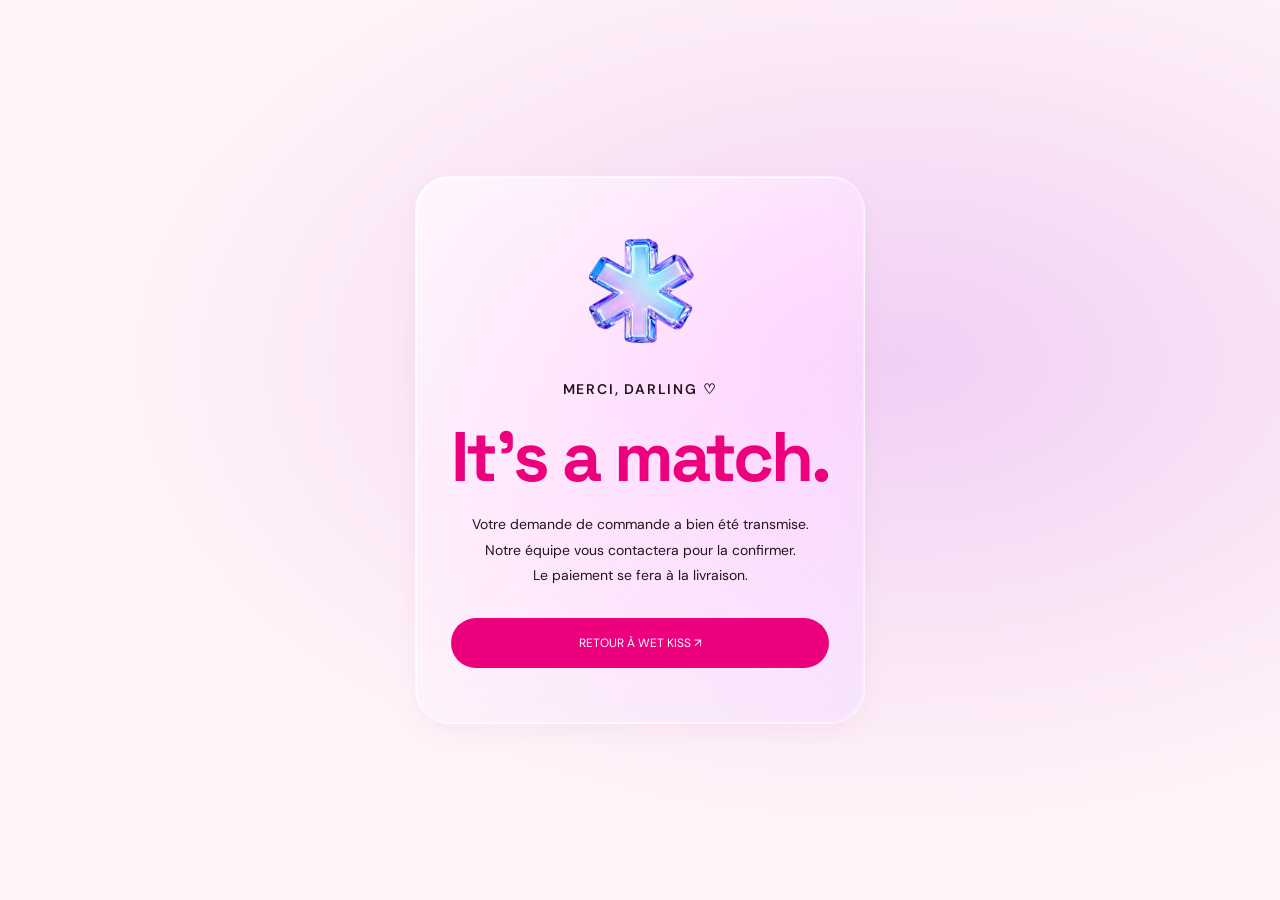
==== merci.html @ e5cb8507 "Create Darling Wet Kiss landing page" ====
<!doctype html><html lang="fr"><head><meta charset="utf-8"><meta name="viewport" content="width=device-width, initial-scale=1"><meta name="robots" content="noindex"><meta name="theme-color" content="#ed007d"><title>Merci, Darling — Commande reçue</title><link rel="icon" href="assets/darling-logo.png"><link rel="stylesheet" href="styles.css?v=1"><style>body{min-height:100svh;background:radial-gradient(ellipse at 70% 40%,#f1d0f5,transparent 60%),#fff3f8;display:grid;place-items:center;padding:24px}.thanks{max-width:560px;text-align:center;padding:55px 35px;border-radius:35px}.thanks>img{width:115px;margin:0 auto 30px}.thanks h1{font-size:clamp(42px,8vw,70px);letter-spacing:-3px;line-height:1;color:var(--pink);margin:20px 0}.thanks p{font-size:14px;line-height:1.8}.thanks a{display:block;margin-top:30px;background:var(--pink);color:white;padding:17px;border-radius:30px;font-size:12px}</style></head><body><main class="thanks glass"><img src="assets/darling-logo.png" alt="Logo Darling"><p class="eyebrow">MERCI, DARLING ♡</p><h1>It’s a match.</h1><p>Votre demande de commande a bien été transmise.<br>Notre équipe vous contactera pour la confirmer.</p><p>Le paiement se fera à la livraison.</p><a href="./">RETOUR À WET KISS ↗</a></main></body></html>
---- styles.css ----
@import url('https://fonts.googleapis.com/css2?family=DM+Sans:wght@400;500;600;700&family=Space+Grotesk:wght@400;500;600;700&display=swap');
:root{--pink:#ed007d;--paper:#fff6fa;--ink:#24141c;--line:#e8ccd9;--shade:#fdecdd}*{box-sizing:border-box}html{scroll-behavior:smooth;scroll-padding-top:105px}body{margin:0;background:var(--paper);color:var(--ink);font-family:'DM Sans',Arial,sans-serif}button,input,select{font:inherit}button,a,input,select{-webkit-tap-highlight-color:transparent}button,a{touch-action:manipulation}button{cursor:pointer}a{color:inherit;text-decoration:none}button:focus-visible,a:focus-visible,summary:focus-visible{outline:3px solid #614ce0;outline-offset:5px}input:focus,select:focus{outline:2px solid var(--pink);outline-offset:2px}img{max-width:100%;display:block}h1,h2,h3,p{margin:0}h1,h2,h3,.wordmark{font-family:'Space Grotesk',Arial,sans-serif}.skip{position:fixed;top:-70px;background:#fff;z-index:100;padding:15px}.skip:focus{top:0}.announcement{display:flex;justify-content:space-between;padding:10px 4%;background:var(--pink);color:#fff;font-size:10px;letter-spacing:1.6px;font-weight:700}.header{position:sticky;top:0;z-index:20;display:flex;align-items:center;justify-content:space-between;height:88px;padding:0 4%;border-bottom:1px solid #ffffffa0;background:#fff9fcde;backdrop-filter:blur(24px)}.wordmark{font-size:34px;font-weight:700;letter-spacing:-1.8px;display:inline-flex;align-items:center;gap:3px}.wordmark img{width:43px;height:43px;object-fit:contain}.header nav{display:flex;gap:32px;font-size:11px;font-weight:700;letter-spacing:1px}.header nav a:hover{color:var(--pink)}.glass{background:linear-gradient(135deg,#ffffff9e,#ffffff32 48%,#eadaff55);border:1px solid #fff9;box-shadow:inset 1px 1px 0 #fff,inset -1px -1px 2px #fff7,0 8px 24px #7918540c;backdrop-filter:blur(22px) saturate(150%);-webkit-backdrop-filter:blur(22px) saturate(150%)}.nav-order{border-radius:40px;padding:15px 22px;font-size:11px;font-weight:700;display:flex;gap:28px}.nav-order span{font-size:18px;line-height:12px}.product{display:grid;grid-template-columns:1fr 1fr;max-width:1600px;margin:auto}.gallery{padding:28px 0 28px 28px;align-self:start;position:sticky;top:88px}.hero-photo{position:relative;overflow:hidden;border-radius:5px 5px 110px 5px;background:#e9d0d7;aspect-ratio:4/4.7}.hero-photo>img:first-child{width:100%;height:100%;object-fit:cover}.photo-label{position:absolute;left:25px;top:25px;padding:15px 21px;border-radius:50px;font-size:11px;font-weight:600;letter-spacing:1px;color:#fff;line-height:1.4;background:#fff2}.floating-star{position:absolute;right:-14px;bottom:85px;width:165px;filter:drop-shadow(0 12px 25px #392cc34a);animation:float 7s ease-in-out infinite;pointer-events:none}.gallery-bottom{position:absolute;bottom:25px;left:25px;right:42px;display:flex;justify-content:space-between;align-items:center}.photo-counter{font-size:11px;letter-spacing:2px;color:#fff;padding:15px;border-radius:30px}.arrows{display:flex;gap:9px}.arrows button{width:46px;height:46px;border-radius:50%;color:#fff;font-size:22px}.thumbs{display:flex;gap:12px;margin:17px 0;align-items:center}.thumb{padding:0;border:2px solid transparent;border-radius:14px;overflow:hidden;width:65px;height:65px;background:transparent}.thumb.active{border-color:var(--pink);padding:3px}.thumb img{width:100%;height:100%;object-fit:cover;border-radius:9px}.thumbs>span{font-size:10px;letter-spacing:1.5px;margin-left:auto;margin-right:10px;line-height:1.5;color:#7a5d6c}.product-info{padding:44px clamp(26px,4vw,72px) 45px;background:radial-gradient(ellipse at 95% 30%,#f6d3edaa,transparent 50%)}.eyebrow{font-size:10px;letter-spacing:1.8px;font-weight:600}.title-line{position:relative;margin:24px 0}.title-line h1{font-size:clamp(76px,8.8vw,142px);letter-spacing:-.075em;line-height:.8;font-weight:700}.title-line h1>span{color:var(--pink)}.title-line sup{font-size:.43em;vertical-align:top;display:inline-block;margin-left:14px;margin-top:10px;color:var(--pink)}.vertical-note{position:absolute;right:0;top:15px;writing-mode:vertical-rl;font-size:9px;letter-spacing:2px}.intro{display:flex;align-items:center;justify-content:space-between;gap:20px;margin:28px 0 14px}.intro>p{font-size:18px;line-height:1.4}.price{font-family:'Space Grotesk',sans-serif;font-size:28px;font-weight:600;white-space:nowrap}.price span{font-size:13px}.description{font-size:13px;line-height:1.8;color:#725461;max-width:420px}.shade-heading{display:flex;align-items:center;justify-content:space-between;font-size:10px;letter-spacing:1px;margin:26px 0 15px}.shade-heading strong{color:var(--pink);font-size:14px}.swatches{display:flex;gap:12px}.swatch{border:1px solid transparent;background:transparent;padding:5px 6px 7px;border-radius:35px;display:flex;flex-direction:column;align-items:center;gap:8px;min-width:52px;font-size:10px}.swatch i{width:40px;height:40px;border-radius:50%;display:block;background:radial-gradient(circle at 30% 20%,#ffffffb3,transparent 55%),var(--shade);box-shadow:inset 0 0 0 1px #0001,inset 0 -3px 5px #0001}.swatch.active{border-color:var(--pink);background:#fff8}.perks{display:flex;gap:20px;flex-wrap:wrap;font-size:9px;letter-spacing:.5px;margin:22px 0}.order{border-radius:25px;padding:25px;margin-top:24px;background:linear-gradient(120deg,#fff9,#fff4),radial-gradient(ellipse at 100% 0,#ded5ff55,transparent 65%);box-shadow:inset 0 1px 1px #fff,0 15px 45px #9f3d6810}.order-heading{display:flex;justify-content:space-between;align-items:center;margin-bottom:23px}.order-heading .eyebrow{font-size:8px;letter-spacing:1.2px}.order h2{font-size:30px;letter-spacing:-1px;margin-top:6px}.order-star{color:var(--pink);font-size:44px}.form-grid{display:grid;grid-template-columns:1fr 1fr;gap:15px 12px}.order label{display:block;font-size:10px;font-weight:600;min-width:0}.order input:not([type=radio]):not([type=checkbox]),.order select{display:block;width:100%;min-width:0;margin-top:7px;height:45px;border:1px solid #ead3df;border-radius:11px;background:#fff9;padding:0 11px;color:var(--ink);font-size:12px}.order input::placeholder{color:#9b7f8d}.delivery{border:0;padding:0;margin:19px 0;display:flex;gap:9px;min-width:0}.delivery legend{font-size:10px;font-weight:600;margin-bottom:8px}.delivery label{display:flex;align-items:center;gap:6px;background:#fff7;border:1px solid var(--line);padding:11px 8px;border-radius:12px;flex:1;cursor:pointer}.delivery label:has(input:checked){border-color:var(--pink);background:#fff}.delivery input{accent-color:var(--pink);margin:0}.delivery small{display:block;font-size:8px;font-weight:400;color:#8a6c7a;margin-top:4px}.quantity-row{display:flex;align-items:center;justify-content:space-between;margin:16px 0;font-size:11px}.quantity{display:flex;align-items:center;border:1px solid var(--line);border-radius:30px;background:#fff6;overflow:hidden}.quantity button{background:transparent;border:0;width:35px;height:32px;font-size:18px}.quantity output{width:25px;text-align:center;font-size:12px}.quantity button:disabled{opacity:.35;cursor:default}.totals{border-top:1px solid var(--line);padding-top:14px;display:grid;gap:10px;font-size:10px}.totals>span,.totals>strong{display:flex;justify-content:space-between;gap:10px}.totals>strong{font-size:15px}.submit{width:100%;border:0;border-radius:14px;padding:18px 15px;margin-top:18px;background:var(--pink);color:white;display:flex;align-items:center;justify-content:space-between;font-size:10px;font-weight:700;letter-spacing:.7px;box-shadow:inset 0 2px 1px #ffffff6b,0 5px 15px #d9017a24}.submit:hover{background:#cf006b}.submit:disabled{opacity:.6;cursor:wait}.submit>span:last-child{font-size:22px;line-height:10px}.payment-note{text-align:center;font-size:9px;margin-top:13px}.privacy-note{text-align:center;font-size:8px;color:#896b79;line-height:1.5;margin-top:9px}#status{margin-top:12px;font-size:12px;line-height:1.5;color:#a11836}.honeypot{display:none!important}[hidden]{display:none!important}.marquee{overflow:hidden;background:var(--pink);padding:22px 0;color:#fff}.marquee span{display:block;white-space:nowrap;font-size:clamp(26px,4.5vw,68px);font-family:'Space Grotesk',sans-serif;letter-spacing:-2px;animation:marquee 28s linear infinite}.film-section{padding:80px 5% 65px;max-width:1600px;margin:auto}.section-heading{display:grid;grid-template-columns:1fr 1.7fr 1fr;align-items:end;margin-bottom:35px;gap:20px}.section-heading h2{font-size:clamp(38px,5.8vw,82px);line-height:.95;letter-spacing:-3px}.section-heading h2 span{color:var(--pink)}.section-heading>p:last-child{font-size:13px;line-height:1.8}.film-frame{position:relative;border-radius:28px;overflow:hidden;background:#f7ccdd;aspect-ratio:16/8}.product-video{width:100%;height:100%;object-fit:cover;display:block}.video-caption{position:absolute;top:22px;left:22px;border-radius:30px;padding:14px 20px;font-size:10px;letter-spacing:1px;pointer-events:none}.benefits{display:grid;grid-template-columns:repeat(3,1fr);margin-top:30px}.benefits>div{padding:15px 35px;border-right:1px solid var(--line)}.benefits>div:first-child{padding-left:0}.benefits>div:last-child{border:0}.benefits span{font-size:10px;color:var(--pink)}.benefits h3{font-size:20px;margin:10px 0}.benefits p{font-size:12px;line-height:1.8;color:#725461;max-width:290px}.editorial{display:grid;grid-template-columns:1fr 1fr;background:#f5dce8}.editorial-image img{width:100%;height:100%;object-fit:cover}.editorial-copy{position:relative;padding:12% 13%;overflow:hidden}.editorial h2{font-size:clamp(44px,5.8vw,88px);line-height:1;letter-spacing:-4px;margin:38px 0 25px}.editorial h2 em,.ritual em{font-style:normal;color:var(--pink)}.editorial-copy>p:not(.eyebrow){font-size:14px;line-height:1.9;max-width:310px}.text-link{display:inline-flex;gap:35px;padding:20px 0 10px;border-bottom:1px solid;margin-top:15px;font-size:10px;letter-spacing:1px;font-weight:700;position:relative;z-index:1}.editorial-star{position:absolute;width:190px;bottom:-45px;right:-35px;transform:rotate(15deg);opacity:.8}.ritual{display:grid;grid-template-columns:1fr 1.2fr;padding:80px 5%;gap:7%;max-width:1500px;margin:auto;align-items:center}.ritual h2{font-size:clamp(50px,6.3vw,90px);line-height:.9;letter-spacing:-4px;margin:30px 0}.ritual ol{padding-left:21px;max-width:340px}.ritual li{padding-left:8px;margin-bottom:15px;font-size:13px}.ritual li::marker{color:var(--pink)}.ritual li p{font-size:12px;line-height:1.8;margin-top:6px;color:#725461}.tip{max-width:340px;font-size:10px;line-height:1.7;color:#856774;border-top:1px solid var(--line);padding-top:15px}.ritual-video{height:620px;overflow:hidden;border-radius:150px 150px 20px 20px;background:#f7d3e3}.details{max-width:900px;margin:0 auto 80px;padding:0 5%}.details details{border-bottom:1px solid var(--line)}summary{list-style:none;cursor:pointer;padding:24px 0;font-size:16px;display:flex;justify-content:space-between}summary::-webkit-details-marker{display:none}summary span{color:var(--pink);font-size:24px}details[open] summary span{transform:rotate(45deg)}details p{font-size:12px;line-height:1.9;padding-bottom:24px;color:#725461}.last-call{position:relative;overflow:hidden;display:flex;flex-direction:column;align-items:center;gap:25px;text-align:center;padding:70px 20px;background:radial-gradient(ellipse at 75% 30%,#ff8ed2aa,transparent 50%),var(--pink);color:white}.last-call>img{width:100px;animation:float 7s ease-in-out infinite}.last-call h2{font-size:clamp(45px,7vw,95px);line-height:.95;letter-spacing:-3px}.last-call a{border-radius:40px;padding:19px 28px;font-size:11px;letter-spacing:1px;display:flex;gap:70px;background:#fff2}footer{display:flex;justify-content:space-between;align-items:center;padding:40px 5%;gap:25px;background:#fff9fc}footer>span{font-size:12px}footer small{font-size:10px;color:#795d6b}.mobile-buy{display:none}@keyframes float{0%,100%{transform:translateY(0) rotate(-8deg)}50%{transform:translateY(-13px) rotate(7deg)}}@keyframes marquee{to{transform:translateX(-35%)}}
@media(min-width:1500px){.hero-photo{aspect-ratio:4/4.1}}@media(max-width:1000px){.header nav{gap:16px;font-size:9px}.product-info{padding:30px 25px}.gallery{padding:20px 0 20px 20px}.order{padding:20px}.intro{gap:10px}.intro>p{font-size:16px}.price{font-size:24px}.perks{gap:10px}.section-heading{grid-template-columns:1fr 2fr}.section-heading>p:last-child{grid-column:2}.ritual-video{height:520px}.editorial-copy{padding:12% 10%}}@media(max-width:700px){html{scroll-padding-top:80px}.announcement{justify-content:center;font-size:8px;padding:9px 10px;letter-spacing:1px}.announcement>span:first-child{display:none}.header{height:72px;padding:0 20px}.wordmark{font-size:28px}.wordmark img{width:35px;height:35px}.header nav{display:none}.nav-order{font-size:9px;padding:12px 15px;gap:16px}.product{display:flex;flex-direction:column}.gallery{position:relative;top:auto;padding:12px 12px 0;width:100%}.hero-photo{aspect-ratio:1/1.05;border-radius:5px 5px 70px 5px}.photo-label{left:17px;top:17px;font-size:8px;padding:11px 15px}.floating-star{width:110px;bottom:67px}.gallery-bottom{left:17px;right:30px;bottom:17px}.arrows button{width:38px;height:38px;font-size:19px}.photo-counter{font-size:9px;padding:12px}.thumbs{margin:12px 7px;gap:8px}.thumb{width:52px;height:52px}.thumbs>span{font-size:8px}.product-info{padding:25px 23px 35px}.title-line{margin:24px 0}.title-line h1{font-size:112px}.vertical-note{right:5px}.intro{margin-top:24px}.intro>p{font-size:18px}.price{font-size:29px}.description{font-size:13px}.swatches{gap:14px}.swatch{min-width:50px}.swatch i{width:42px;height:42px}.perks{justify-content:space-between;font-size:8px;margin:20px 0}.order{margin:20px -6px 0;padding:23px 18px;border-radius:22px}.order input:not([type=radio]):not([type=checkbox]),.order select{font-size:16px;height:49px}.form-grid{gap:15px 10px}.form-grid label{font-size:10px}.form-grid input::placeholder{font-size:12px}.form-grid select{font-size:12px!important}.delivery label{padding:12px 8px}.submit{font-size:10px;padding:20px 15px;min-height:56px}.payment-note{font-size:10px}.privacy-note{font-size:9px}.marquee{padding:17px 0}.marquee span{font-size:36px;letter-spacing:-1px}.film-section{padding:45px 20px}.section-heading{display:block;margin-bottom:25px}.section-heading h2{font-size:53px;letter-spacing:-2.5px;margin:20px 0}.section-heading>p:last-child{font-size:12px}.film-frame{aspect-ratio:4/5;border-radius:20px}.video-caption{font-size:8px;top:15px;left:12px;padding:11px 14px}.benefits{display:block;margin-top:20px}.benefits>div,.benefits>div:first-child{padding:19px 0;border:0;border-bottom:1px solid var(--line)}.benefits h3{display:inline-block;font-size:19px;margin:0 0 10px 14px}.benefits p{max-width:none;margin-left:29px}.editorial{display:flex;flex-direction:column}.editorial-image{aspect-ratio:1/1}.editorial-copy{padding:40px 28px 55px}.editorial h2{font-size:62px;letter-spacing:-3px;margin:26px 0 22px}.editorial-copy>p:not(.eyebrow){max-width:260px}.editorial-star{width:145px;bottom:10px;right:-45px}.ritual{display:flex;flex-direction:column-reverse;padding:45px 20px;gap:32px}.ritual-video{height:auto;aspect-ratio:4/5;width:100%;border-radius:100px 100px 15px 15px}.ritual-copy{width:100%;padding:0 8px}.ritual h2{font-size:72px;margin:25px 0}.ritual ol,.tip{max-width:none}.details{margin-bottom:45px;padding:0 28px}summary{font-size:14px;padding:19px 0}.last-call{padding:45px 20px}.last-call h2{font-size:48px;letter-spacing:-2px}.last-call>img{width:80px;height:80px}.last-call a{gap:55px}footer{padding:30px 23px 115px;flex-wrap:wrap;gap:18px}footer>span{order:3;width:100%;font-size:11px}.mobile-buy{position:fixed;bottom:12px;left:12px;right:12px;z-index:30;display:flex;align-items:center;justify-content:space-between;padding:10px 10px 10px 18px;border-radius:23px;background:#fff9;box-shadow:0 5px 35px #42172a26,inset 0 1px 0 #fff}.mobile-buy>div{display:flex;flex-direction:column;gap:4px;font-size:12px}.mobile-buy>div>span{font-size:10px}.mobile-buy a{background:var(--pink);color:#fff;border-radius:15px;font-size:10px;font-weight:700;padding:17px 22px}.mobile-buy.in-form{transform:translateY(150%)}.mobile-buy{transition:transform .25s}}@media(max-width:360px){.product-info{padding-left:18px;padding-right:18px}.form-grid{grid-template-columns:1fr}.title-line h1{font-size:95px}.swatches{gap:8px}.delivery{flex-direction:column}.price{font-size:25px}}@media(prefers-reduced-motion:reduce){html{scroll-behavior:auto}*,*:before,*:after{animation:none!important;transition:none!important}}
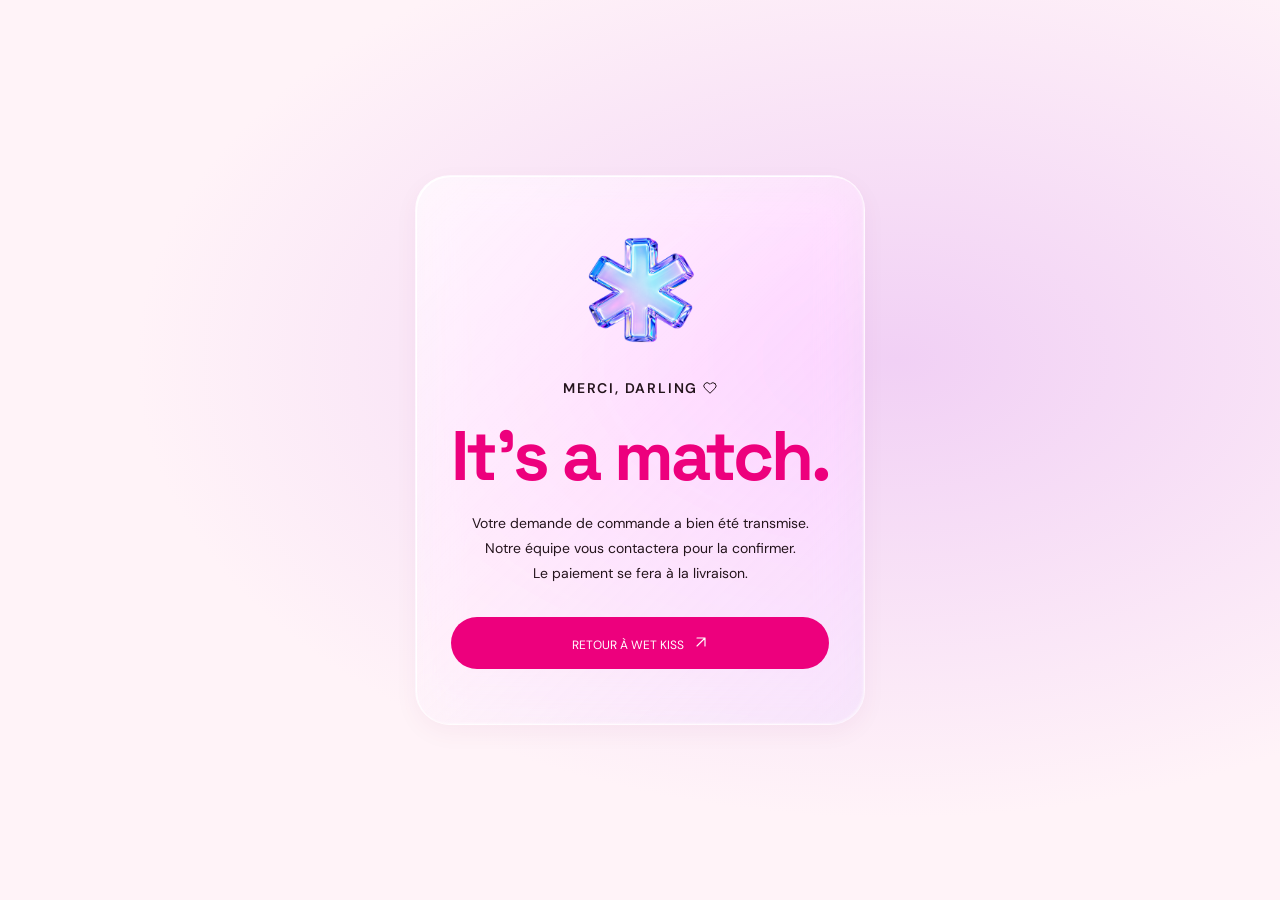
==== commit f7362db8: "Replace decorative glyphs and arrows with consistent SVG icons" ====
--- a/merci.html
+++ b/merci.html
@@ -1 +1 @@
-<!doctype html><html lang="fr"><head><meta charset="utf-8"><meta name="viewport" content="width=device-width, initial-scale=1"><meta name="robots" content="noindex"><meta name="theme-color" content="#ed007d"><title>Merci, Darling — Commande reçue</title><link rel="icon" href="assets/darling-logo.png"><link rel="stylesheet" href="styles.css?v=1"><style>body{min-height:100svh;background:radial-gradient(ellipse at 70% 40%,#f1d0f5,transparent 60%),#fff3f8;display:grid;place-items:center;padding:24px}.thanks{max-width:560px;text-align:center;padding:55px 35px;border-radius:35px}.thanks>img{width:115px;margin:0 auto 30px}.thanks h1{font-size:clamp(42px,8vw,70px);letter-spacing:-3px;line-height:1;color:var(--pink);margin:20px 0}.thanks p{font-size:14px;line-height:1.8}.thanks a{display:block;margin-top:30px;background:var(--pink);color:white;padding:17px;border-radius:30px;font-size:12px}</style></head><body><main class="thanks glass"><img src="assets/darling-logo.png" alt="Logo Darling"><p class="eyebrow">MERCI, DARLING ♡</p><h1>It’s a match.</h1><p>Votre demande de commande a bien été transmise.<br>Notre équipe vous contactera pour la confirmer.</p><p>Le paiement se fera à la livraison.</p><a href="./">RETOUR À WET KISS ↗</a></main></body></html>
+<!doctype html><html lang="fr"><head><meta charset="utf-8"><meta name="viewport" content="width=device-width, initial-scale=1"><meta name="robots" content="noindex"><meta name="theme-color" content="#ed007d"><title>Merci, Darling — Commande reçue</title><link rel="icon" href="assets/darling-logo.png"><link rel="stylesheet" href="styles.css?v=3"><style>body{min-height:100svh;background:radial-gradient(ellipse at 70% 40%,#f1d0f5,transparent 60%),#fff3f8;display:grid;place-items:center;padding:24px}.thanks{max-width:560px;text-align:center;padding:55px 35px;border-radius:35px}.thanks>img{width:115px;margin:0 auto 30px}.thanks h1{font-size:clamp(42px,8vw,70px);letter-spacing:-3px;line-height:1;color:var(--pink);margin:20px 0}.thanks p{font-size:14px;line-height:1.8}.thanks a{display:block;margin-top:30px;background:var(--pink);color:white;padding:17px;border-radius:30px;font-size:12px}</style></head><body><main class="thanks glass"><img src="assets/darling-logo.png" alt="Logo Darling"><p class="eyebrow">MERCI, DARLING <svg class="icon icon-heart" viewBox="0 0 24 24" fill="none" stroke="currentColor" stroke-width="1.7" stroke-linecap="round" stroke-linejoin="round" aria-hidden="true" focusable="false"><path d="M20.8 4.6a5.5 5.5 0 0 0-7.8 0L12 5.7l-1.1-1.1a5.5 5.5 0 0 0-7.8 7.8L12 21l8.8-8.6a5.5 5.5 0 0 0 0-7.8Z"/></svg></p><h1>It’s a match.</h1><p>Votre demande de commande a bien été transmise.<br>Notre équipe vous contactera pour la confirmer.</p><p>Le paiement se fera à la livraison.</p><a href="./">RETOUR À WET KISS <svg class="icon icon-arrow" viewBox="0 0 24 24" fill="none" stroke="currentColor" stroke-width="1.7" stroke-linecap="round" stroke-linejoin="round" aria-hidden="true" focusable="false"><path d="M6 18 18 6M6 6h12v12"/></svg></a></main></body></html>
--- a/styles.css
+++ b/styles.css
@@ -1,3 +1,10 @@
 @import url('https://fonts.googleapis.com/css2?family=DM+Sans:wght@400;500;600;700&family=Space+Grotesk:wght@400;500;600;700&display=swap');
 :root{--pink:#ed007d;--paper:#fff6fa;--ink:#24141c;--line:#e8ccd9;--shade:#fdecdd}*{box-sizing:border-box}html{scroll-behavior:smooth;scroll-padding-top:105px}body{margin:0;background:var(--paper);color:var(--ink);font-family:'DM Sans',Arial,sans-serif}button,input,select{font:inherit}button,a,input,select{-webkit-tap-highlight-color:transparent}button,a{touch-action:manipulation}button{cursor:pointer}a{color:inherit;text-decoration:none}button:focus-visible,a:focus-visible,summary:focus-visible{outline:3px solid #614ce0;outline-offset:5px}input:focus,select:focus{outline:2px solid var(--pink);outline-offset:2px}img{max-width:100%;display:block}h1,h2,h3,p{margin:0}h1,h2,h3,.wordmark{font-family:'Space Grotesk',Arial,sans-serif}.skip{position:fixed;top:-70px;background:#fff;z-index:100;padding:15px}.skip:focus{top:0}.announcement{display:flex;justify-content:space-between;padding:10px 4%;background:var(--pink);color:#fff;font-size:10px;letter-spacing:1.6px;font-weight:700}.header{position:sticky;top:0;z-index:20;display:flex;align-items:center;justify-content:space-between;height:88px;padding:0 4%;border-bottom:1px solid #ffffffa0;background:#fff9fcde;backdrop-filter:blur(24px)}.wordmark{font-size:34px;font-weight:700;letter-spacing:-1.8px;display:inline-flex;align-items:center;gap:3px}.wordmark img{width:43px;height:43px;object-fit:contain}.header nav{display:flex;gap:32px;font-size:11px;font-weight:700;letter-spacing:1px}.header nav a:hover{color:var(--pink)}.glass{background:linear-gradient(135deg,#ffffff9e,#ffffff32 48%,#eadaff55);border:1px solid #fff9;box-shadow:inset 1px 1px 0 #fff,inset -1px -1px 2px #fff7,0 8px 24px #7918540c;backdrop-filter:blur(22px) saturate(150%);-webkit-backdrop-filter:blur(22px) saturate(150%)}.nav-order{border-radius:40px;padding:15px 22px;font-size:11px;font-weight:700;display:flex;gap:28px}.nav-order span{font-size:18px;line-height:12px}.product{display:grid;grid-template-columns:1fr 1fr;max-width:1600px;margin:auto}.gallery{padding:28px 0 28px 28px;align-self:start;position:sticky;top:88px}.hero-photo{position:relative;overflow:hidden;border-radius:5px 5px 110px 5px;background:#e9d0d7;aspect-ratio:4/4.7}.hero-photo>img:first-child{width:100%;height:100%;object-fit:cover}.photo-label{position:absolute;left:25px;top:25px;padding:15px 21px;border-radius:50px;font-size:11px;font-weight:600;letter-spacing:1px;color:#fff;line-height:1.4;background:#fff2}.floating-star{position:absolute;right:-14px;bottom:85px;width:165px;filter:drop-shadow(0 12px 25px #392cc34a);animation:float 7s ease-in-out infinite;pointer-events:none}.gallery-bottom{position:absolute;bottom:25px;left:25px;right:42px;display:flex;justify-content:space-between;align-items:center}.photo-counter{font-size:11px;letter-spacing:2px;color:#fff;padding:15px;border-radius:30px}.arrows{display:flex;gap:9px}.arrows button{width:46px;height:46px;border-radius:50%;color:#fff;font-size:22px}.thumbs{display:flex;gap:12px;margin:17px 0;align-items:center}.thumb{padding:0;border:2px solid transparent;border-radius:14px;overflow:hidden;width:65px;height:65px;background:transparent}.thumb.active{border-color:var(--pink);padding:3px}.thumb img{width:100%;height:100%;object-fit:cover;border-radius:9px}.thumbs>span{font-size:10px;letter-spacing:1.5px;margin-left:auto;margin-right:10px;line-height:1.5;color:#7a5d6c}.product-info{padding:44px clamp(26px,4vw,72px) 45px;background:radial-gradient(ellipse at 95% 30%,#f6d3edaa,transparent 50%)}.eyebrow{font-size:10px;letter-spacing:1.8px;font-weight:600}.title-line{position:relative;margin:24px 0}.title-line h1{font-size:clamp(76px,8.8vw,142px);letter-spacing:-.075em;line-height:.8;font-weight:700}.title-line h1>span{color:var(--pink)}.title-line sup{font-size:.43em;vertical-align:top;display:inline-block;margin-left:14px;margin-top:10px;color:var(--pink)}.vertical-note{position:absolute;right:0;top:15px;writing-mode:vertical-rl;font-size:9px;letter-spacing:2px}.intro{display:flex;align-items:center;justify-content:space-between;gap:20px;margin:28px 0 14px}.intro>p{font-size:18px;line-height:1.4}.price{font-family:'Space Grotesk',sans-serif;font-size:28px;font-weight:600;white-space:nowrap}.price span{font-size:13px}.description{font-size:13px;line-height:1.8;color:#725461;max-width:420px}.shade-heading{display:flex;align-items:center;justify-content:space-between;font-size:10px;letter-spacing:1px;margin:26px 0 15px}.shade-heading strong{color:var(--pink);font-size:14px}.swatches{display:flex;gap:12px}.swatch{border:1px solid transparent;background:transparent;padding:5px 6px 7px;border-radius:35px;display:flex;flex-direction:column;align-items:center;gap:8px;min-width:52px;font-size:10px}.swatch i{width:40px;height:40px;border-radius:50%;display:block;background:radial-gradient(circle at 30% 20%,#ffffffb3,transparent 55%),var(--shade);box-shadow:inset 0 0 0 1px #0001,inset 0 -3px 5px #0001}.swatch.active{border-color:var(--pink);background:#fff8}.perks{display:flex;gap:20px;flex-wrap:wrap;font-size:9px;letter-spacing:.5px;margin:22px 0}.order{border-radius:25px;padding:25px;margin-top:24px;background:linear-gradient(120deg,#fff9,#fff4),radial-gradient(ellipse at 100% 0,#ded5ff55,transparent 65%);box-shadow:inset 0 1px 1px #fff,0 15px 45px #9f3d6810}.order-heading{display:flex;justify-content:space-between;align-items:center;margin-bottom:23px}.order-heading .eyebrow{font-size:8px;letter-spacing:1.2px}.order h2{font-size:30px;letter-spacing:-1px;margin-top:6px}.order-star{color:var(--pink);font-size:44px}.form-grid{display:grid;grid-template-columns:1fr 1fr;gap:15px 12px}.order label{display:block;font-size:10px;font-weight:600;min-width:0}.order input:not([type=radio]):not([type=checkbox]),.order select{display:block;width:100%;min-width:0;margin-top:7px;height:45px;border:1px solid #ead3df;border-radius:11px;background:#fff9;padding:0 11px;color:var(--ink);font-size:12px}.order input::placeholder{color:#9b7f8d}.delivery{border:0;padding:0;margin:19px 0;display:flex;gap:9px;min-width:0}.delivery legend{font-size:10px;font-weight:600;margin-bottom:8px}.delivery label{display:flex;align-items:center;gap:6px;background:#fff7;border:1px solid var(--line);padding:11px 8px;border-radius:12px;flex:1;cursor:pointer}.delivery label:has(input:checked){border-color:var(--pink);background:#fff}.delivery input{accent-color:var(--pink);margin:0}.delivery small{display:block;font-size:8px;font-weight:400;color:#8a6c7a;margin-top:4px}.quantity-row{display:flex;align-items:center;justify-content:space-between;margin:16px 0;font-size:11px}.quantity{display:flex;align-items:center;border:1px solid var(--line);border-radius:30px;background:#fff6;overflow:hidden}.quantity button{background:transparent;border:0;width:35px;height:32px;font-size:18px}.quantity output{width:25px;text-align:center;font-size:12px}.quantity button:disabled{opacity:.35;cursor:default}.totals{border-top:1px solid var(--line);padding-top:14px;display:grid;gap:10px;font-size:10px}.totals>span,.totals>strong{display:flex;justify-content:space-between;gap:10px}.totals>strong{font-size:15px}.submit{width:100%;border:0;border-radius:14px;padding:18px 15px;margin-top:18px;background:var(--pink);color:white;display:flex;align-items:center;justify-content:space-between;font-size:10px;font-weight:700;letter-spacing:.7px;box-shadow:inset 0 2px 1px #ffffff6b,0 5px 15px #d9017a24}.submit:hover{background:#cf006b}.submit:disabled{opacity:.6;cursor:wait}.submit>span:last-child{font-size:22px;line-height:10px}.payment-note{text-align:center;font-size:9px;margin-top:13px}.privacy-note{text-align:center;font-size:8px;color:#896b79;line-height:1.5;margin-top:9px}#status{margin-top:12px;font-size:12px;line-height:1.5;color:#a11836}.honeypot{display:none!important}[hidden]{display:none!important}.marquee{overflow:hidden;background:var(--pink);padding:22px 0;color:#fff}.marquee span{display:block;white-space:nowrap;font-size:clamp(26px,4.5vw,68px);font-family:'Space Grotesk',sans-serif;letter-spacing:-2px;animation:marquee 28s linear infinite}.film-section{padding:80px 5% 65px;max-width:1600px;margin:auto}.section-heading{display:grid;grid-template-columns:1fr 1.7fr 1fr;align-items:end;margin-bottom:35px;gap:20px}.section-heading h2{font-size:clamp(38px,5.8vw,82px);line-height:.95;letter-spacing:-3px}.section-heading h2 span{color:var(--pink)}.section-heading>p:last-child{font-size:13px;line-height:1.8}.film-frame{position:relative;border-radius:28px;overflow:hidden;background:#f7ccdd;aspect-ratio:16/8}.product-video{width:100%;height:100%;object-fit:cover;display:block}.video-caption{position:absolute;top:22px;left:22px;border-radius:30px;padding:14px 20px;font-size:10px;letter-spacing:1px;pointer-events:none}.benefits{display:grid;grid-template-columns:repeat(3,1fr);margin-top:30px}.benefits>div{padding:15px 35px;border-right:1px solid var(--line)}.benefits>div:first-child{padding-left:0}.benefits>div:last-child{border:0}.benefits span{font-size:10px;color:var(--pink)}.benefits h3{font-size:20px;margin:10px 0}.benefits p{font-size:12px;line-height:1.8;color:#725461;max-width:290px}.editorial{display:grid;grid-template-columns:1fr 1fr;background:#f5dce8}.editorial-image img{width:100%;height:100%;object-fit:cover}.editorial-copy{position:relative;padding:12% 13%;overflow:hidden}.editorial h2{font-size:clamp(44px,5.8vw,88px);line-height:1;letter-spacing:-4px;margin:38px 0 25px}.editorial h2 em,.ritual em{font-style:normal;color:var(--pink)}.editorial-copy>p:not(.eyebrow){font-size:14px;line-height:1.9;max-width:310px}.text-link{display:inline-flex;gap:35px;padding:20px 0 10px;border-bottom:1px solid;margin-top:15px;font-size:10px;letter-spacing:1px;font-weight:700;position:relative;z-index:1}.editorial-star{position:absolute;width:190px;bottom:-45px;right:-35px;transform:rotate(15deg);opacity:.8}.ritual{display:grid;grid-template-columns:1fr 1.2fr;padding:80px 5%;gap:7%;max-width:1500px;margin:auto;align-items:center}.ritual h2{font-size:clamp(50px,6.3vw,90px);line-height:.9;letter-spacing:-4px;margin:30px 0}.ritual ol{padding-left:21px;max-width:340px}.ritual li{padding-left:8px;margin-bottom:15px;font-size:13px}.ritual li::marker{color:var(--pink)}.ritual li p{font-size:12px;line-height:1.8;margin-top:6px;color:#725461}.tip{max-width:340px;font-size:10px;line-height:1.7;color:#856774;border-top:1px solid var(--line);padding-top:15px}.ritual-video{height:620px;overflow:hidden;border-radius:150px 150px 20px 20px;background:#f7d3e3}.details{max-width:900px;margin:0 auto 80px;padding:0 5%}.details details{border-bottom:1px solid var(--line)}summary{list-style:none;cursor:pointer;padding:24px 0;font-size:16px;display:flex;justify-content:space-between}summary::-webkit-details-marker{display:none}summary span{color:var(--pink);font-size:24px}details[open] summary span{transform:rotate(45deg)}details p{font-size:12px;line-height:1.9;padding-bottom:24px;color:#725461}.last-call{position:relative;overflow:hidden;display:flex;flex-direction:column;align-items:center;gap:25px;text-align:center;padding:70px 20px;background:radial-gradient(ellipse at 75% 30%,#ff8ed2aa,transparent 50%),var(--pink);color:white}.last-call>img{width:100px;animation:float 7s ease-in-out infinite}.last-call h2{font-size:clamp(45px,7vw,95px);line-height:.95;letter-spacing:-3px}.last-call a{border-radius:40px;padding:19px 28px;font-size:11px;letter-spacing:1px;display:flex;gap:70px;background:#fff2}footer{display:flex;justify-content:space-between;align-items:center;padding:40px 5%;gap:25px;background:#fff9fc}footer>span{font-size:12px}footer small{font-size:10px;color:#795d6b}.mobile-buy{display:none}@keyframes float{0%,100%{transform:translateY(0) rotate(-8deg)}50%{transform:translateY(-13px) rotate(7deg)}}@keyframes marquee{to{transform:translateX(-35%)}}
 @media(min-width:1500px){.hero-photo{aspect-ratio:4/4.1}}@media(max-width:1000px){.header nav{gap:16px;font-size:9px}.product-info{padding:30px 25px}.gallery{padding:20px 0 20px 20px}.order{padding:20px}.intro{gap:10px}.intro>p{font-size:16px}.price{font-size:24px}.perks{gap:10px}.section-heading{grid-template-columns:1fr 2fr}.section-heading>p:last-child{grid-column:2}.ritual-video{height:520px}.editorial-copy{padding:12% 10%}}@media(max-width:700px){html{scroll-padding-top:80px}.announcement{justify-content:center;font-size:8px;padding:9px 10px;letter-spacing:1px}.announcement>span:first-child{display:none}.header{height:72px;padding:0 20px}.wordmark{font-size:28px}.wordmark img{width:35px;height:35px}.header nav{display:none}.nav-order{font-size:9px;padding:12px 15px;gap:16px}.product{display:flex;flex-direction:column}.gallery{position:relative;top:auto;padding:12px 12px 0;width:100%}.hero-photo{aspect-ratio:1/1.05;border-radius:5px 5px 70px 5px}.photo-label{left:17px;top:17px;font-size:8px;padding:11px 15px}.floating-star{width:110px;bottom:67px}.gallery-bottom{left:17px;right:30px;bottom:17px}.arrows button{width:38px;height:38px;font-size:19px}.photo-counter{font-size:9px;padding:12px}.thumbs{margin:12px 7px;gap:8px}.thumb{width:52px;height:52px}.thumbs>span{font-size:8px}.product-info{padding:25px 23px 35px}.title-line{margin:24px 0}.title-line h1{font-size:112px}.vertical-note{right:5px}.intro{margin-top:24px}.intro>p{font-size:18px}.price{font-size:29px}.description{font-size:13px}.swatches{gap:14px}.swatch{min-width:50px}.swatch i{width:42px;height:42px}.perks{justify-content:space-between;font-size:8px;margin:20px 0}.order{margin:20px -6px 0;padding:23px 18px;border-radius:22px}.order input:not([type=radio]):not([type=checkbox]),.order select{font-size:16px;height:49px}.form-grid{gap:15px 10px}.form-grid label{font-size:10px}.form-grid input::placeholder{font-size:12px}.form-grid select{font-size:12px!important}.delivery label{padding:12px 8px}.submit{font-size:10px;padding:20px 15px;min-height:56px}.payment-note{font-size:10px}.privacy-note{font-size:9px}.marquee{padding:17px 0}.marquee span{font-size:36px;letter-spacing:-1px}.film-section{padding:45px 20px}.section-heading{display:block;margin-bottom:25px}.section-heading h2{font-size:53px;letter-spacing:-2.5px;margin:20px 0}.section-heading>p:last-child{font-size:12px}.film-frame{aspect-ratio:4/5;border-radius:20px}.video-caption{font-size:8px;top:15px;left:12px;padding:11px 14px}.benefits{display:block;margin-top:20px}.benefits>div,.benefits>div:first-child{padding:19px 0;border:0;border-bottom:1px solid var(--line)}.benefits h3{display:inline-block;font-size:19px;margin:0 0 10px 14px}.benefits p{max-width:none;margin-left:29px}.editorial{display:flex;flex-direction:column}.editorial-image{aspect-ratio:1/1}.editorial-copy{padding:40px 28px 55px}.editorial h2{font-size:62px;letter-spacing:-3px;margin:26px 0 22px}.editorial-copy>p:not(.eyebrow){max-width:260px}.editorial-star{width:145px;bottom:10px;right:-45px}.ritual{display:flex;flex-direction:column-reverse;padding:45px 20px;gap:32px}.ritual-video{height:auto;aspect-ratio:4/5;width:100%;border-radius:100px 100px 15px 15px}.ritual-copy{width:100%;padding:0 8px}.ritual h2{font-size:72px;margin:25px 0}.ritual ol,.tip{max-width:none}.details{margin-bottom:45px;padding:0 28px}summary{font-size:14px;padding:19px 0}.last-call{padding:45px 20px}.last-call h2{font-size:48px;letter-spacing:-2px}.last-call>img{width:80px;height:80px}.last-call a{gap:55px}footer{padding:30px 23px 115px;flex-wrap:wrap;gap:18px}footer>span{order:3;width:100%;font-size:11px}.mobile-buy{position:fixed;bottom:12px;left:12px;right:12px;z-index:30;display:flex;align-items:center;justify-content:space-between;padding:10px 10px 10px 18px;border-radius:23px;background:#fff9;box-shadow:0 5px 35px #42172a26,inset 0 1px 0 #fff}.mobile-buy>div{display:flex;flex-direction:column;gap:4px;font-size:12px}.mobile-buy>div>span{font-size:10px}.mobile-buy a{background:var(--pink);color:#fff;border-radius:15px;font-size:10px;font-weight:700;padding:17px 22px}.mobile-buy.in-form{transform:translateY(150%)}.mobile-buy{transition:transform .25s}}@media(max-width:360px){.product-info{padding-left:18px;padding-right:18px}.form-grid{grid-template-columns:1fr}.title-line h1{font-size:95px}.swatches{gap:8px}.delivery{flex-direction:column}.price{font-size:25px}}@media(prefers-reduced-motion:reduce){html{scroll-behavior:auto}*,*:before,*:after{animation:none!important;transition:none!important}}
+
+/* Scoped product-gallery and video refinements. */
+@media(min-width:701px){.gallery{width:82%;max-width:520px;justify-self:center;padding:28px 0}.hero-photo{aspect-ratio:1/1.1}}
+.product-video{pointer-events:none}.product-video::-webkit-media-controls{display:none!important}.footer-credit{display:block;margin-top:9px}.footer-credit a{font-weight:700;text-decoration:underline;text-underline-offset:3px}.footer-credit a:hover{color:var(--pink)}
+
+/* Vector icons share precise strokes across devices. */
+.icon{display:inline-block;width:1em;height:1em;vertical-align:-.125em;flex-shrink:0;overflow:visible}.title-line sup .icon{width:.85em;height:.85em;stroke-width:1.45}.order-star{display:flex;align-items:center}.order-star .icon{width:38px;height:38px;stroke-width:1.45}.nav-order>span,.submit>span:last-child,.text-link>span,.last-call a>span{display:inline-flex;align-items:center}.nav-order .icon{width:17px;height:17px}.submit .icon{width:21px;height:21px}.text-link .icon,.last-call a .icon{width:18px;height:18px}.arrows .icon{width:20px;height:20px;vertical-align:middle}.perks>span{display:inline-flex;align-items:center;gap:5px}.perks .icon{width:12px;height:12px}.announcement .icon{width:12px;height:12px;margin-left:5px}.marquee .icon{width:.8em;height:.8em;margin:0 .14em;vertical-align:-.04em}.mobile-buy a{display:inline-flex;align-items:center;gap:8px}.mobile-buy a .icon{width:14px;height:14px}.thanks a .icon{width:16px;height:16px;margin-left:6px}
